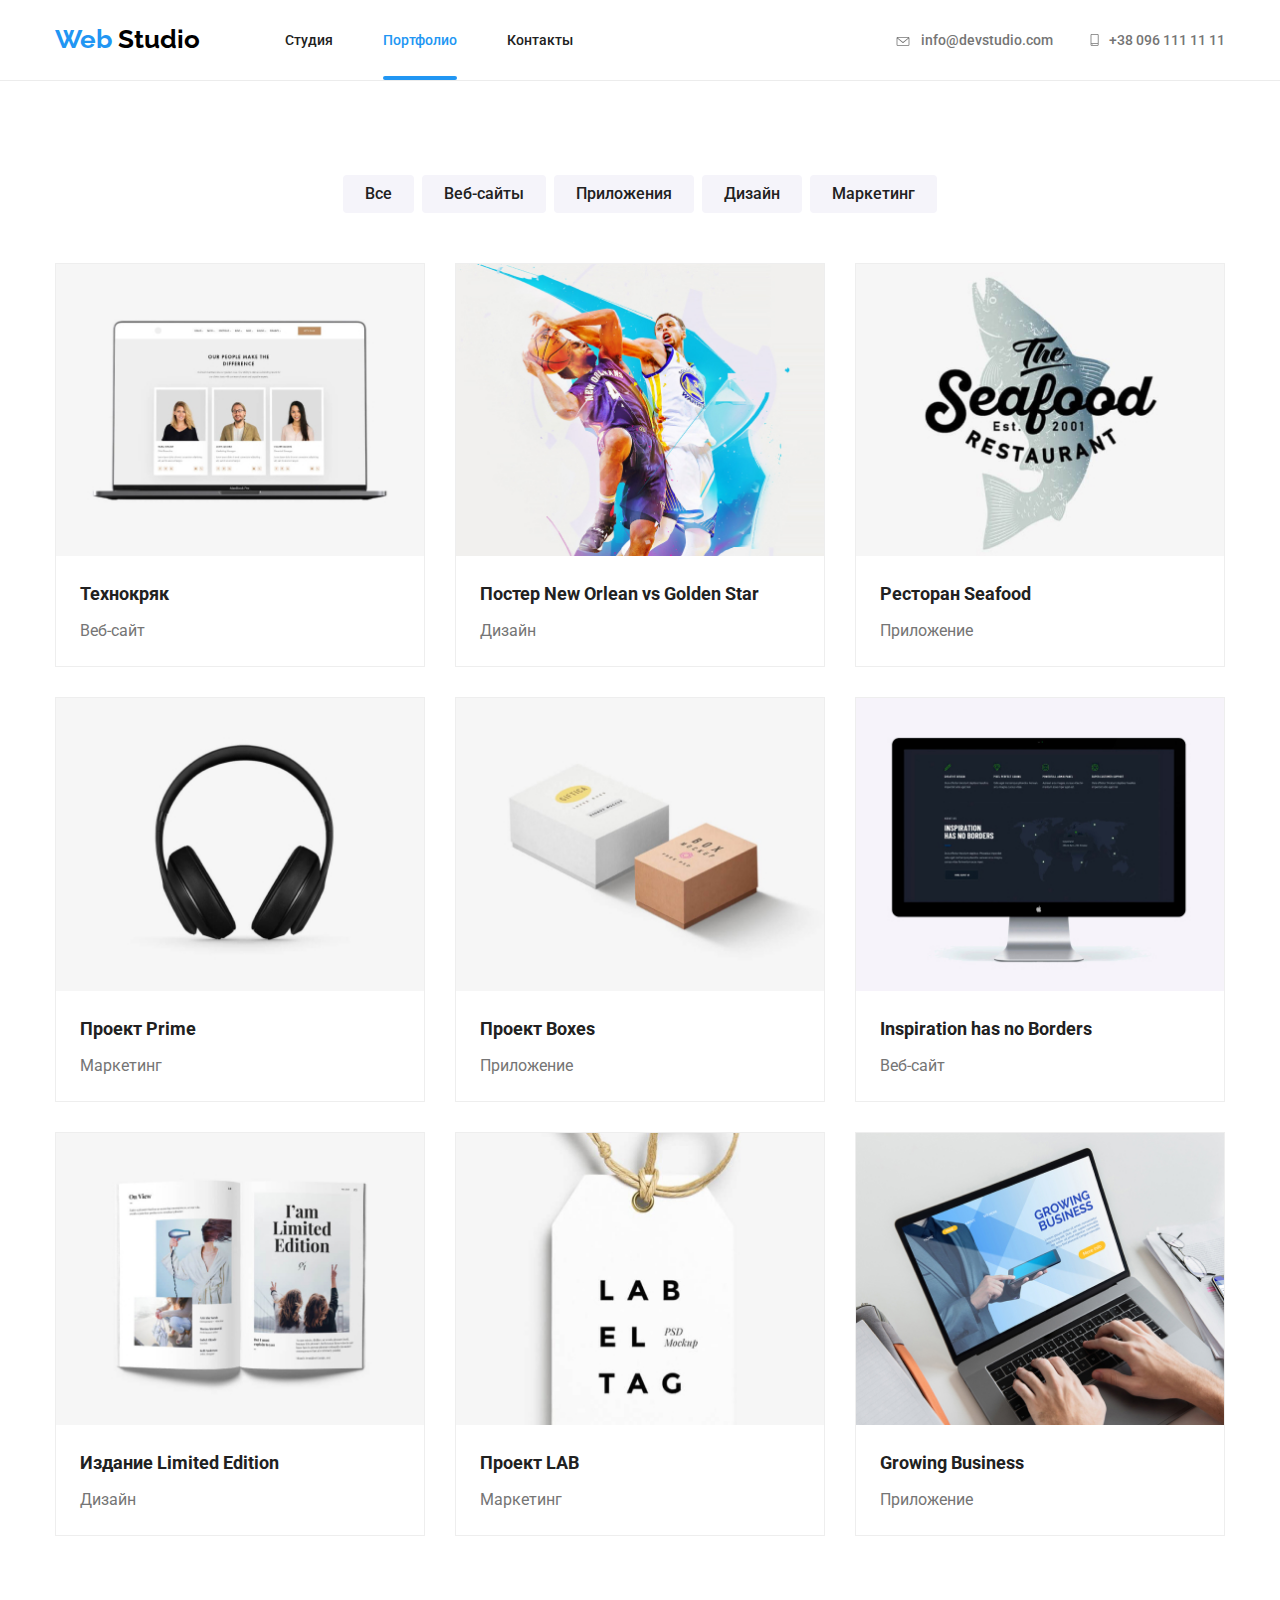
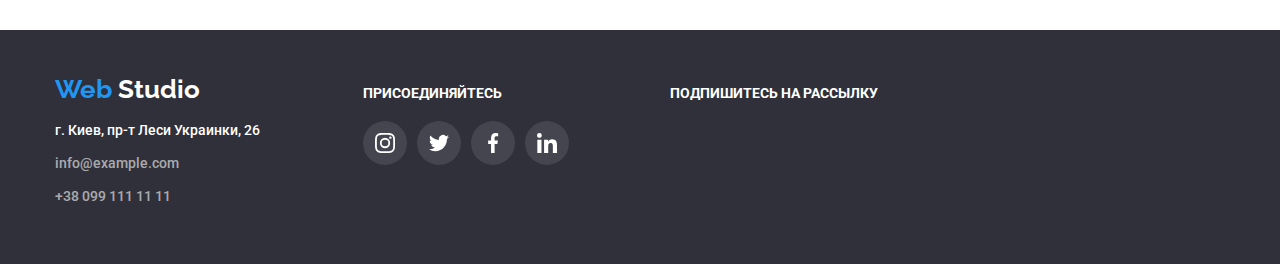
==== portfolio.html @ 74bfdd00 "hw-5" ====
<!DOCTYPE html>
<html lang="en">
  <head>
    <meta charset="UTF-8" />
    <meta name="viewport" content="width=device-width, initial-scale=1.0" />
    <title>Portfolio</title>
    <link rel="stylesheet" href="./css/normalize.css" />
    <link rel="stylesheet" href="./css/styles.css" />
    <link
      href="https://fonts.googleapis.com/css2?family=Raleway:wght@700&family=Roboto:wght@400;500;700&display=swap"
      rel="stylesheet"
    />
  </head>
  <body>
    <header>
      <div class="container">
        <a class="logo" href="./index.html">Web <span>Studio</span></a>
        <nav>
          <ul class="header-menu-list">
            <li class="header-menu-listitem">
              <a href="./index.html">Студия</a>
            </li>
            <li class="header-menu-listitem">
              <a class="actual-page" href="./portfolio.html">Портфолио</a>
            </li>
            <li class="header-menu-listitem"><a href="">Контакты</a></li>
          </ul>
        </nav>
        <address class="header-contacts-list">
          <ul class="header-contacts-list">
            <li class="header-contacts-listitem">
              <a href="mailto:info@devstudio.com"
                ><svg class="header-adress-icon">
                  <use href="./img/sprite.svg#envelope" y="3"></use>
                </svg>
                info@devstudio.com</a
              >
            </li>
            <li class="header-contacts-listitem">
              <a href="tel:+380961111111"
                ><svg class="header-adress-icon">
                  <use href="./img/sprite.svg#smartphone" x="6"></use>
                </svg>
                +38 096 111 11 11</a
              >
            </li>
          </ul>
        </address>
      </div>
    </header>
    <main>
      <section class="portfolio">
        <h1 class="visually-hidden">Наше портфолио</h1>
        <nav class="secondari-nav">
          <ul class="secondari-nav-list">
            <li class="secondary-nav-listitem"><a href="">Все</a></li>
            <li class="secondary-nav-listitem">
              <a href="">Веб‑сайты</a>
            </li>
            <li class="secondary-nav-listitem"><a href="">Приложения</a></li>
            <li class="secondary-nav-listitem"><a href="">Дизайн</a></li>
            <li class="secondary-nav-listitem"><a href="">Маркетинг</a></li>
          </ul>
        </nav>
        <div class="container">
          <ul class="portfolio-list">
            <li class="portfolio-listitem">
              <a href="">
                <div>
                  <p class="hover-text">
                    Lorem ipsum dolor sit amet consectetur adipisicing elit.
                    Sapiente repellat nam magni quisquam alias corporis facilis
                    ea nulla aperiam autem.
                  </p>
                  <img src="./img/hover.jpg" alt="рисунок" />
                </div>
                <div class="portfolio-listitem-div">
                  <h4>Технокряк</h4>
                  <p>Веб-сайт</p>
                </div>
              </a>
            </li>
            <li class="portfolio-listitem">
              <a href="">
                <div>
                  <p class="hover-text">
                    Lorem ipsum dolor sit amet consectetur adipisicing elit.
                    Sapiente repellat nam magni quisquam alias corporis facilis
                    ea nulla aperiam autem.
                  </p>
                  <img src="./img/basketball.jpg" alt="баскетбол" />
                </div>
                <div class="portfolio-listitem-div">
                  <h4>Постер New Orlean vs Golden Star</h4>
                  <p>Дизайн</p>
                </div>
              </a>
            </li>
            <li class="portfolio-listitem">
              <a href="">
                <div>
                  <p class="hover-text">
                    Lorem ipsum dolor sit amet consectetur adipisicing elit.
                    Sapiente repellat nam magni quisquam alias corporis facilis
                    ea nulla aperiam autem.
                  </p>
                  <img src="./img/seafood.jpg" alt="Ресторан" />
                </div>
                <div class="portfolio-listitem-div">
                  <h4>Ресторан Seafood</h4>
                  <p>Приложение</p>
                </div>
              </a>
            </li>
            <li class="portfolio-listitem">
              <a href="">
                <div>
                  <p class="hover-text">
                    Lorem ipsum dolor sit amet consectetur adipisicing elit.
                    Sapiente repellat nam magni quisquam alias corporis facilis
                    ea nulla aperiam autem.
                  </p>
                  <img src="./img/earphones.jpg" alt="Наушники" />
                </div>
                <div class="portfolio-listitem-div">
                  <h4>Проект Prime</h4>
                  <p>Маркетинг</p>
                </div>
              </a>
            </li>
            <li class="portfolio-listitem">
              <a href="">
                <div>
                  <p class="hover-text">
                    Lorem ipsum dolor sit amet consectetur adipisicing elit.
                    Sapiente repellat nam magni quisquam alias corporis facilis
                    ea nulla aperiam autem.
                  </p>
                  <img src="./img/boxes.jpg" alt="Коробки" />
                </div>
                <div class="portfolio-listitem-div">
                  <h4>Проект Boxes</h4>
                  <p>Приложение</p>
                </div>
              </a>
            </li>
            <li class="portfolio-listitem">
              <a href="">
                <div>
                  <p class="hover-text">
                    Lorem ipsum dolor sit amet consectetur adipisicing elit.
                    Sapiente repellat nam magni quisquam alias corporis facilis
                    ea nulla aperiam autem.
                  </p>
                  <img src="./img/desktop.jpg" alt="Настольный ПК" />
                </div>
                <div class="portfolio-listitem-div">
                  <h4>Inspiration has no Borders</h4>
                  <p>Веб-сайт</p>
                </div>
              </a>
            </li>
            <li class="portfolio-listitem">
              <a href="">
                <div>
                  <p class="hover-text">
                    Lorem ipsum dolor sit amet consectetur adipisicing elit.
                    Sapiente repellat nam magni quisquam alias corporis facilis
                    ea nulla aperiam autem.
                  </p>
                  <img src="./img/book.jpg" alt="Книга" />
                </div>
                <div class="portfolio-listitem-div">
                  <h4>Издание Limited Edition</h4>
                  <p>Дизайн</p>
                </div>
              </a>
            </li>
            <li class="portfolio-listitem">
              <a href="">
                <div>
                  <p class="hover-text">
                    Lorem ipsum dolor sit amet consectetur adipisicing elit.
                    Sapiente repellat nam magni quisquam alias corporis facilis
                    ea nulla aperiam autem.
                  </p>
                  <img src="./img/LAB.jpg" alt="ЛАБ" />
                </div>
                <div class="portfolio-listitem-div">
                  <h4>Проект LAB</h4>
                  <p>Маркетинг</p>
                </div>
              </a>
            </li>
            <li class="portfolio-listitem">
              <a href="">
                <div>
                  <p class="hover-text">
                    Lorem ipsum dolor sit amet consectetur adipisicing elit.
                    Sapiente repellat nam magni quisquam alias corporis facilis
                    ea nulla aperiam autem.
                  </p>
                  <img src="./img/laptop.jpg" alt="Ноутбук" />
                </div>
                <div class="portfolio-listitem-div">
                  <h4>Growing Business</h4>
                  <p>Приложение</p>
                </div>
              </a>
            </li>
          </ul>
        </div>
      </section>
    </main>
    <footer>
      <div class="container">
        <div class="footer-list">
          <div>
            <a class="footer-logo" href="./index.html"
              >Web <span>Studio</span></a
            >
            <address>
              <ul class="footer-contacts-list">
                <li>г. Киев, пр-т Леси Украинки, 26</li>
                <li><a href="mailto:info@example.com">info@example.com</a></li>
                <li><a href="tel:+380991111111">+38 099 111 11 11</a></li>
              </ul>
            </address>
          </div>
          <div>
            <p class="footer-list-item">присоединяйтесь</p>
            <ul class="footer-social">
              <li>
                <a href="" class="social">
                  <svg class="footer-icon">
                    <use href="./img/sprite.svg#instagram"></use>
                  </svg>
                </a>
              </li>
              <li>
                <a href="" class="social">
                  <svg class="footer-icon">
                    <use href="./img/sprite.svg#twitter"></use>
                  </svg>
                </a>
              </li>
              <li>
                <a href="" class="social">
                  <svg class="footer-icon">
                    <use href="./img/sprite.svg#facebook"></use>
                  </svg>
                </a>
              </li>
              <li>
                <a href="" class="social">
                  <svg class="footer-icon">
                    <use href="./img/sprite.svg#linkedin"></use>
                  </svg>
                </a>
              </li>
            </ul>
          </div>
          <div>
            <p class="footer-list-item">Подпишитесь на рассылку</p>
          </div>
        </div>
      </div>
    </footer>
  </body>
</html>
---- css/styles.css ----
:root {
  --main-color: #2196f3;
  --black-color: #000000;
  --icon-black-color: #282828;
  --white-color: #ffffff;
  --text-color: #757575;
  --title-color: #212121;
  --social-icon-color: #afb1b8;
  --overlay-color: rgba(47, 48, 58, 0.8);
  --transition-fuction: 2s cubic-bezier(0.4, 0, 0.2, 1);
}
* {
  padding: 0px;
  margin: 0px;
}
a {
  text-decoration: none;
}
li {
  list-style: none;
}
img {
  display: block;
}
header > div {
  display: flex;
  align-items: center;
}
.header-adress-icon {
  margin-right: 10px;
  width: 16px;
  height: 16px;
}
.logo {
  color: var(--main-color);
  font-family: "Raleway", sans-serif;
  font-weight: 700;
  font-size: 26px;
}
.logo > span {
  color: var(--black-color);
}
.header-menu-list {
  display: flex;
  margin-left: 85px;
}
.header-menu-listitem {
  display: block;
}
.header-menu-list a {
  color: var(--title-color);
  font-family: "Roboto", sans-serif;
  font-weight: 500;
  font-size: 14px;
  transition: var(--transition-fuction);
  position: relative;
  display: flex;
  padding: 32px 0px;
}
.header-menu-list :not(:first-child) {
  margin-left: 50px;
}
.header-menu-list a:hover,
.header-menu-list a:focus {
  color: var(--main-color);
}
.header-menu-list .actual-page {
  color: var(--main-color);
}
.actual-page:after {
  content: "";
  width: 100%;
  background: var(--main-color);
  border-radius: 2px;
  height: 4px;
  position: absolute;
  bottom: 0px;
}
.header-contacts-list {
  display: flex;
  margin-left: auto;
}
.header-contacts-list a {
  color: var(--text-color);
  font-family: "Roboto", sans-serif;
  font-weight: 500;
  font-size: 14px;
  font-style: normal;
  transition: var(--transition-fuction);
  fill: var(--text-color);
}
.header-adress-icon {
  width: 16px;
  height: 12px;
}
.header-contacts-list a:hover,
.header-contacts-list a:focus {
  color: var(--main-color);
  fill: var(--main-color);
}
.header-contacts-list li:not(:first-child) {
  margin-left: 30px;
}
.header-contacts-listitem a {
  display: flex;
  align-items: center;
}
.container {
  width: 1170px;
  margin: 0px auto 0px;
}
.container-padding {
  padding: 94px 0px 94px;
}
.mainimage {
  background: linear-gradient(var(--overlay-color), var(--overlay-color)),
    url("../img/Header-img-condensed.jpg") no-repeat center;
  display: flex;
  flex-direction: column;
  align-items: center;
  justify-content: center;
  height: 600px;
  max-width: 1600px;
  margin-right: auto;
  margin-left: auto;
}
h1 {
  color: var(--white-color);
  font-family: "Roboto", sans-serif;
  font-weight: 700;
  font-size: 44px;
  text-transform: uppercase;
  margin-bottom: 30px;
  width: 650px;
  text-align: center;
}
.mainimage > button {
  background-color: var(--main-color);
  color: var(--white-color);
  font-family: "Roboto", sans-serif;
  font-weight: 700;
  font-size: 16px;
  width: 200px;
  height: 50px;
  border-width: 0px;
  border-radius: 4px;
}
.our-benefits-list {
  color: var(--text-color);
  font-family: "Roboto", sans-serif;
  font-weight: 400;
  font-size: 14px;
  letter-spacing: 0.03em;
  display: flex;
}
.our-benefits-listitem {
  width: calc((100% - 30px * 3) / 4);
}
.our-benefits-listitem div {
  display: flex;
  justify-content: center;
  align-items: center;
  background-color: #f5f4fa;
  border-radius: 4px;
  height: 120px;
}
.our-benefits-listitem:not(:last-child) {
  margin-right: 30px;
}
.our-benefits-listitem p {
  line-height: 24px;
}
.our-benefits-list h3 {
  color: var(--title-color);
  font-family: "Roboto", sans-serif;
  font-weight: 700;
  font-size: 14px;
  text-transform: uppercase;
  margin-top: 30px;
  margin-bottom: 10px;
}
.our-benefits-icon {
  width: 64px;
  height: 64px;
}
section h2 {
  color: var(--title-color);
  font-family: "Roboto", sans-serif;
  font-weight: 700;
  font-size: 36px;
  margin-bottom: 50px;
  line-height: 42px;
  text-align: center;
  letter-spacing: 0.03em;
}
.cropped-container {
  padding-top: 0px;
}
.what-we-do-list {
  display: flex;
}
.what-we-do-list-item {
  width: calc((100% - 30px * 2) / 3);
  display: flex;
  align-items: flex-end;
  height: 294px;
}
.what-we-do-list-item:nth-child(1) {
  background: url("../img/img1.jpg") no-repeat;
}
.what-we-do-list-item:nth-child(2) {
  background: url("../img/img2.jpg") no-repeat;
}
.what-we-do-list-item:nth-child(3) {
  background: url("../img/img3.jpg") no-repeat;
}
.what-we-do-list-item:not(:last-child) {
  margin-right: 30px;
}
.what-we-do-list-header {
  color: var(--white-color);
  font-family: "Roboto", sans-serif;
  font-weight: 700;
  font-size: 14px;
  text-transform: uppercase;
  text-align: center;
  line-height: 70px;
  background-color: var(--overlay-color);
  flex-basis: 100%;
}
.our-team-section {
  background-color: #f5f4fa;
}
.our-team h2 {
  margin-top: 0px;
  padding-top: 94px;
  margin-bottom: 50;
  line-height: 42px;
  text-align: center;
  letter-spacing: 0.03em;
}
.our-team-list,
.our-team-list-item-social {
  display: flex;
}
.our-team-list-item {
  width: calc((100% - 30px * 3) / 4);
  background-color: var(--white-color);
  box-shadow: 0px 2px 1px rgba(0, 0, 0, 0.2), 0px 1px 1px rgba(0, 0, 0, 0.14),
    0px 1px 3px rgba(0, 0, 0, 0.12);
  border-radius: 4px;
}
.our-team-list-item:not(:last-child) {
  margin-right: 30px;
}
.our-team-list-item h4 {
  color: var(--title-color);
  font-family: "Roboto", sans-serif;
  font-weight: 500;
  font-size: 16px;
  margin: 30px 0px 0px;
  text-align: center;
}
.our-team-list-item img {
  width: 100%;
}
.our-team-list-item p {
  color: var(--text-color);
  font-family: "Roboto", sans-serif;
  font-weight: 400;
  font-size: 16px;
  margin: 10px 0px 0px;
  text-align: center;
}
.our-team-list-item-social {
  justify-content: space-between;
  padding: 16px 32px 24px;
}
.our-team-social-icon,
.footer-icon {
  height: 44px;
  width: 44px;
}
.social {
  display: block;
  height: 44px;
  fill: var(--social-icon-color);
  border-radius: 50%;
  transition: var(--transition-fuction);
}
.social:hover,
.social:focus {
  fill: var(--white-color);
  background: var(--main-color);
}
.our-clients h2 {
  padding-top: 94px;
  margin-top: 0px;
  margin-bottom: 50px;
  line-height: 42px;
  text-align: center;
  letter-spacing: 0.03em;
}
.our-clients-list {
  display: flex;
}
.our-clients-listitem:not(:last-child) {
  margin-right: 30px;
}
.our-clients-listitem {
  width: calc((100% - 30px * 5) / 6);
}
.our-clients-icon:hover,
.our-clients-icon:focus {
  fill: var(--main-color);
  border-color: var(--main-color);
}
.our-clients-icon {
  width: 170px;
  height: 90px;
  fill: var(--social-icon-color);
  border: 1px solid var(--social-icon-color);
  border-radius: 4px;
  transition: var(--transition-fuction);
}
footer {
  background-color: #2f303a;
  padding: 45px 0px 60px;
}
.footer-list,
.footer-social {
  display: flex;
}
.footer-list {
  align-items: baseline;
}
.footer-social {
  margin-top: 20px;
}
.footer-social a {
  background: rgba(255, 255, 255, 0.1);
  fill: var(--white-color);
}
.footer-social > li:not(:last-child) {
  margin-right: 10px;
}
.footer-list > div:not(:last-child) {
  width: calc((100% - 60px) / 4);
  margin-right: 30px;
}
.footer-list > div:last-child {
  width: calc((100% - 60px) / 2);
}
.footer-logo {
  color: var(--main-color);
  font-family: "Raleway", sans-serif;
  font-weight: 700;
  font-size: 26px;
}
.footer-logo > span {
  color: var(--white-color);
}
.footer-contacts-list a {
  color: var(--white-color);
  font-family: "Roboto", sans-serif;
  font-weight: 500;
  font-size: 14px;
  font-style: normal;
}
.footer-contacts-list li {
  color: var(--white-color);
  font-family: "Roboto", sans-serif;
  font-weight: 500;
  font-size: 14px;
  font-style: normal;
  padding-top: 17px;
}
.footer-contacts-list li:not(:first-child) a {
  color: rgba(255, 255, 255, 0.6);
}
.footer-list-item {
  color: var(--white-color);
  font-family: "Roboto", sans-serif;
  font-weight: 700;
  font-size: 14px;
  text-transform: uppercase;
}
.visually-hidden {
  position: absolute;
  width: 1px;
  height: 1px;
  margin: -1px;
  border: 0;
  padding: 0;
  clip: rect(0 0 0 0);
  overflow: hidden;
}
.secondari-nav {
  padding: 0px 400px 50px;
}
.secondari-nav-list {
  display: flex;
  justify-content: center;
}
.secondary-nav-listitem:not(:last-child) {
  margin-right: 8px;
}
.secondary-nav-listitem a {
  display: inline-block;
  font-family: "Roboto", sans-serif;
  font-weight: 500;
  font-size: 16px;
  line-height: 38px;
  height: 38px;
  background-color: #f5f4fa;
  border-radius: 4px;
  padding: 0px 22px 0px;
  color: var(--title-color);
  transition: var(--transition-fuction);
}
.secondary-nav-listitem a:hover,
.secondary-nav-listitem a:focus {
  background-color: var(--main-color);
  color: var(--white-color);
}
.portfolio {
  padding: 94px 0px 94px;
  border-top: 1px solid #ececec;
}
.portfolio-list {
  display: flex;
  flex-wrap: wrap;
}
.portfolio-list li {
  width: calc((100% - 60px) / 3);
  border: 1px solid #eeeeee;
  margin-bottom: 30px;
}
.portfolio-list > li:not(:nth-child(3n)) {
  margin-right: 30px;
}
.portfolio-list > li:nth-last-child(-n + 3) {
  margin-bottom: 0px;
}
.portfolio-listitem {
  position: relative;
  overflow: hidden;
  transition: var(--transition-fuction);
}
.hover-text {
  background: rgba(33, 150, 243, 0.9);
  color: var(--white-color);
  font-family: "Roboto", sans-serif;
  font-weight: 400;
  font-size: 18px;
  line-height: 28px;
  height: 100%;
  padding: 63px 24px;
  margin-top: 294px;
  position: absolute;
  z-index: 0;
  transition: var(--transition-fuction);
}
.portfolio-listitem:hover,
.portfolio-listitem:focus {
  box-shadow: 1px 4px 6px rgba(0, 0, 0, 0.16), 0px 4px 4px rgba(0, 0, 0, 0.06),
    0px 1px 1px rgba(0, 0, 0, 0.12);
}
.portfolio-listitem:hover .hover-text,
.portfolio-listitem:focus .hover-text {
  margin-top: 0px;
}
.portfolio-listitem-div {
  padding: 20px 24px 20px;
  position: relative;
  background: var(--white-color);
  z-index: 1;
}
.portfolio-listitem-div > h4 {
  color: var(--title-color);
  font-family: "Roboto", sans-serif;
  font-weight: 700;
  font-size: 18px;
  line-height: 36px;
}
.portfolio-listitem-div > h4 + p {
  color: var(--text-color);
  font-family: "Roboto", sans-serif;
  font-weight: 400;
  font-size: 16px;
  line-height: 30px;
  margin-top: 4px;
}
.portfolio-listitem img {
  width: 100%;
}
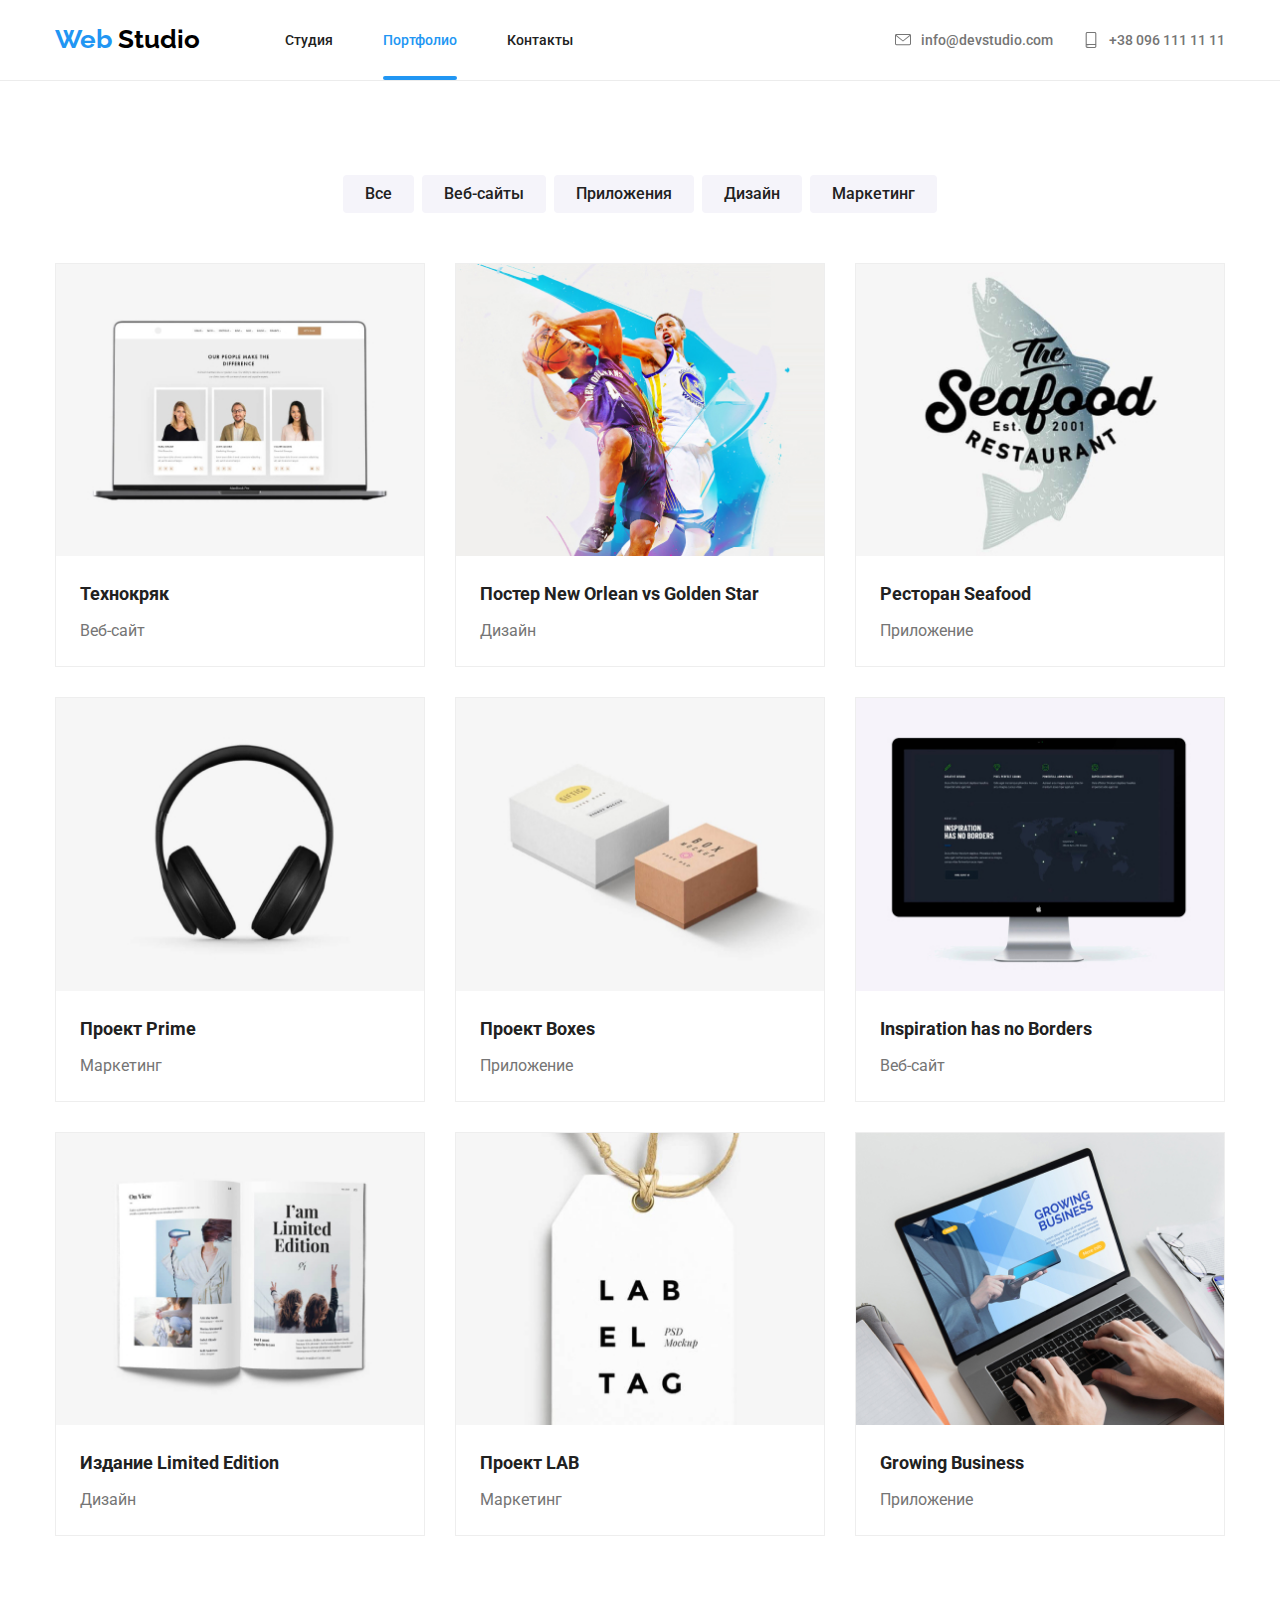
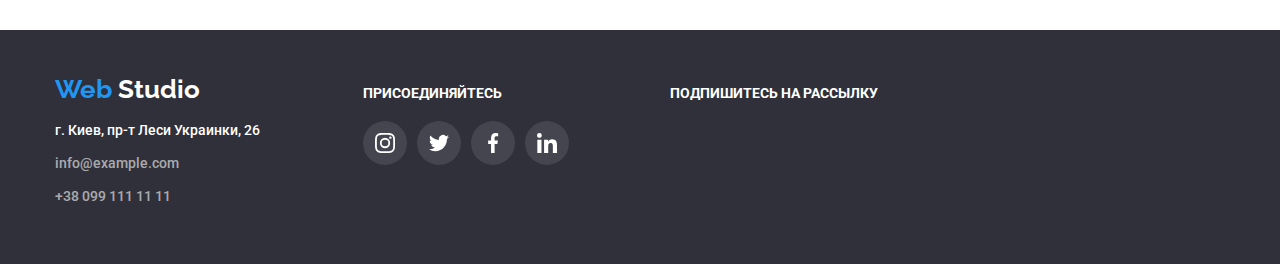
==== commit d2db257a: "transition-minor-bugs" ====
--- a/portfolio.html
+++ b/portfolio.html
@@ -31,7 +31,7 @@
             <li class="header-contacts-listitem">
               <a href="mailto:info@devstudio.com"
                 ><svg class="header-adress-icon">
-                  <use href="./img/sprite.svg#envelope" y="3"></use>
+                  <use href="./img/sprite.svg#envelope"></use>
                 </svg>
                 info@devstudio.com</a
               >
@@ -39,7 +39,7 @@
             <li class="header-contacts-listitem">
               <a href="tel:+380961111111"
                 ><svg class="header-adress-icon">
-                  <use href="./img/sprite.svg#smartphone" x="6"></use>
+                  <use href="./img/sprite.svg#smartphone"></use>
                 </svg>
                 +38 096 111 11 11</a
               >
--- a/css/styles.css
+++ b/css/styles.css
@@ -7,7 +7,7 @@
   --title-color: #212121;
   --social-icon-color: #afb1b8;
   --overlay-color: rgba(47, 48, 58, 0.8);
-  --transition-fuction: 2s cubic-bezier(0.4, 0, 0.2, 1);
+  --transition-fuction: 250ms cubic-bezier(0.4, 0, 0.2, 1);
 }
 * {
   padding: 0px;
@@ -52,7 +52,7 @@
   font-family: "Roboto", sans-serif;
   font-weight: 500;
   font-size: 14px;
-  transition: var(--transition-fuction);
+  transition: color var(--transition-fuction);
   position: relative;
   display: flex;
   padding: 32px 0px;
@@ -86,12 +86,8 @@
   font-weight: 500;
   font-size: 14px;
   font-style: normal;
-  transition: var(--transition-fuction);
+  transition: color var(--transition-fuction), fill var(--transition-fuction);
   fill: var(--text-color);
-}
-.header-adress-icon {
-  width: 16px;
-  height: 12px;
 }
 .header-contacts-list a:hover,
 .header-contacts-list a:focus {
@@ -286,7 +282,8 @@
   height: 44px;
   fill: var(--social-icon-color);
   border-radius: 50%;
-  transition: var(--transition-fuction);
+  transition: fill var(--transition-fuction),
+    background var(--transition-fuction);
 }
 .social:hover,
 .social:focus {
@@ -321,7 +318,8 @@
   fill: var(--social-icon-color);
   border: 1px solid var(--social-icon-color);
   border-radius: 4px;
-  transition: var(--transition-fuction);
+  transition: fill var(--transition-fuction),
+    border-color var(--transition-fuction);
 }
 footer {
   background-color: #2f303a;
@@ -412,15 +410,16 @@
   font-size: 16px;
   line-height: 38px;
   height: 38px;
-  background-color: #f5f4fa;
+  background: #f5f4fa;
   border-radius: 4px;
   padding: 0px 22px 0px;
   color: var(--title-color);
-  transition: var(--transition-fuction);
+  transition: background var(--transition-fuction),
+    color var(--transition-fuction);
 }
 .secondary-nav-listitem a:hover,
 .secondary-nav-listitem a:focus {
-  background-color: var(--main-color);
+  background: var(--main-color);
   color: var(--white-color);
 }
 .portfolio {
@@ -445,7 +444,7 @@
 .portfolio-listitem {
   position: relative;
   overflow: hidden;
-  transition: var(--transition-fuction);
+  transition: box-shadow var(--transition-fuction);
 }
 .hover-text {
   background: rgba(33, 150, 243, 0.9);
@@ -456,10 +455,10 @@
   line-height: 28px;
   height: 100%;
   padding: 63px 24px;
-  margin-top: 294px;
+  top: 294px;
   position: absolute;
   z-index: 0;
-  transition: var(--transition-fuction);
+  transition: top var(--transition-fuction);
 }
 .portfolio-listitem:hover,
 .portfolio-listitem:focus {
@@ -468,7 +467,7 @@
 }
 .portfolio-listitem:hover .hover-text,
 .portfolio-listitem:focus .hover-text {
-  margin-top: 0px;
+  top: 0px;
 }
 .portfolio-listitem-div {
   padding: 20px 24px 20px;
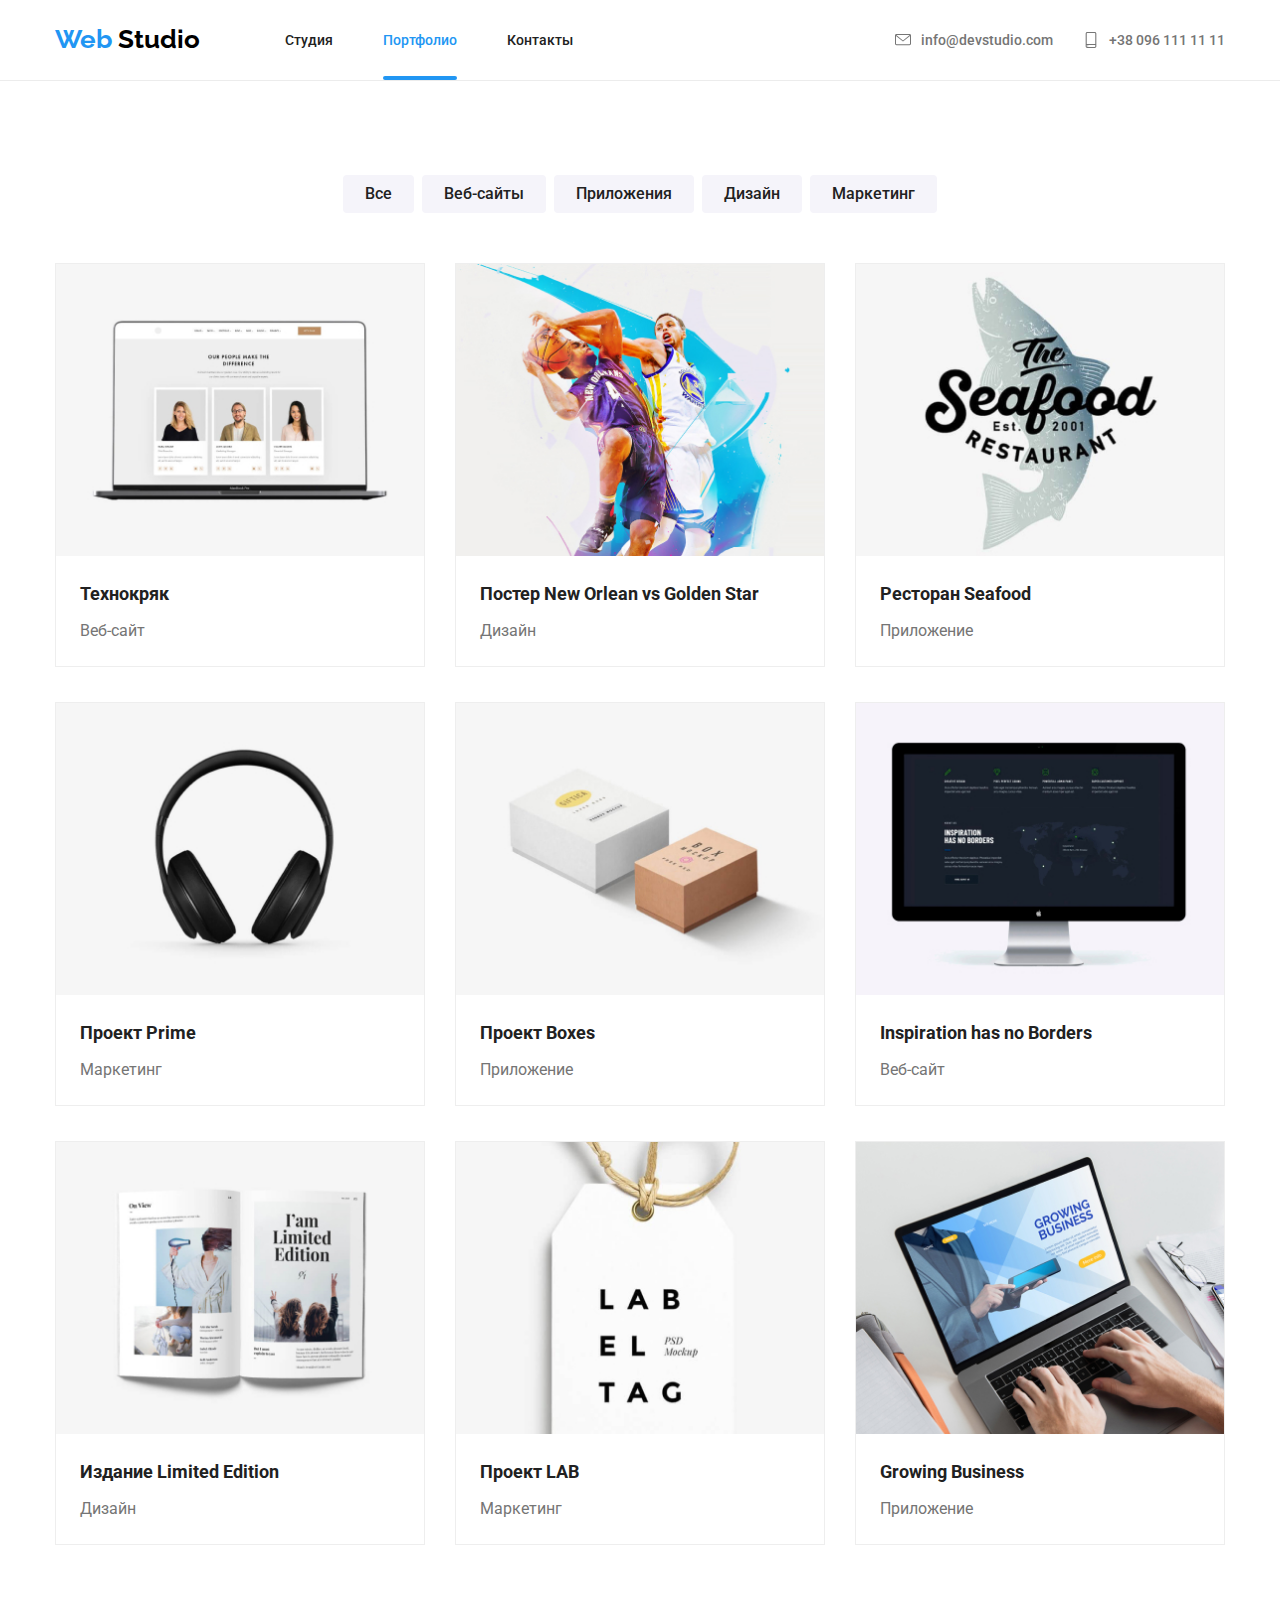
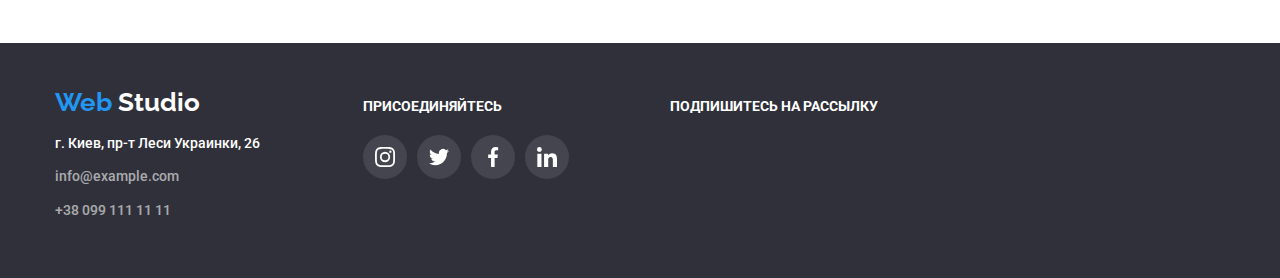
==== commit 31d567f1: "minor28.06.20" ====
--- a/portfolio.html
+++ b/portfolio.html
@@ -64,8 +64,8 @@
         </nav>
         <div class="container">
           <ul class="portfolio-list">
-            <li class="portfolio-listitem">
-              <a href="">
+            <li>
+              <a href="" class="portfolio-listitem">
                 <div>
                   <p class="hover-text">
                     Lorem ipsum dolor sit amet consectetur adipisicing elit.
@@ -80,8 +80,8 @@
                 </div>
               </a>
             </li>
-            <li class="portfolio-listitem">
-              <a href="">
+            <li>
+              <a class="portfolio-listitem" href="">
                 <div>
                   <p class="hover-text">
                     Lorem ipsum dolor sit amet consectetur adipisicing elit.
@@ -96,8 +96,8 @@
                 </div>
               </a>
             </li>
-            <li class="portfolio-listitem">
-              <a href="">
+            <li>
+              <a class="portfolio-listitem" href="">
                 <div>
                   <p class="hover-text">
                     Lorem ipsum dolor sit amet consectetur adipisicing elit.
@@ -112,8 +112,8 @@
                 </div>
               </a>
             </li>
-            <li class="portfolio-listitem">
-              <a href="">
+            <li>
+              <a class="portfolio-listitem" href="">
                 <div>
                   <p class="hover-text">
                     Lorem ipsum dolor sit amet consectetur adipisicing elit.
@@ -128,8 +128,8 @@
                 </div>
               </a>
             </li>
-            <li class="portfolio-listitem">
-              <a href="">
+            <li>
+              <a class="portfolio-listitem" href="">
                 <div>
                   <p class="hover-text">
                     Lorem ipsum dolor sit amet consectetur adipisicing elit.
@@ -144,8 +144,8 @@
                 </div>
               </a>
             </li>
-            <li class="portfolio-listitem">
-              <a href="">
+            <li>
+              <a class="portfolio-listitem" href="">
                 <div>
                   <p class="hover-text">
                     Lorem ipsum dolor sit amet consectetur adipisicing elit.
@@ -160,8 +160,8 @@
                 </div>
               </a>
             </li>
-            <li class="portfolio-listitem">
-              <a href="">
+            <li>
+              <a class="portfolio-listitem" href="">
                 <div>
                   <p class="hover-text">
                     Lorem ipsum dolor sit amet consectetur adipisicing elit.
@@ -176,8 +176,8 @@
                 </div>
               </a>
             </li>
-            <li class="portfolio-listitem">
-              <a href="">
+            <li>
+              <a class="portfolio-listitem" href="">
                 <div>
                   <p class="hover-text">
                     Lorem ipsum dolor sit amet consectetur adipisicing elit.
@@ -192,8 +192,8 @@
                 </div>
               </a>
             </li>
-            <li class="portfolio-listitem">
-              <a href="">
+            <li>
+              <a class="portfolio-listitem" href="">
                 <div>
                   <p class="hover-text">
                     Lorem ipsum dolor sit amet consectetur adipisicing elit.
--- a/css/styles.css
+++ b/css/styles.css
@@ -307,19 +307,22 @@
 .our-clients-listitem {
   width: calc((100% - 30px * 5) / 6);
 }
-.our-clients-icon:hover,
-.our-clients-icon:focus {
+.our-clients-listitem a:hover,
+.our-clients-listitem a:focus {
   fill: var(--main-color);
   border-color: var(--main-color);
 }
-.our-clients-icon {
-  width: 170px;
-  height: 90px;
+.our-clients-listitem a {
+  display: inline-block;
   fill: var(--social-icon-color);
   border: 1px solid var(--social-icon-color);
   border-radius: 4px;
   transition: fill var(--transition-fuction),
     border-color var(--transition-fuction);
+}
+.our-clients-icon {
+  width: 170px;
+  height: 90px;
 }
 footer {
   background-color: #2f303a;
@@ -432,7 +435,6 @@
 }
 .portfolio-list li {
   width: calc((100% - 60px) / 3);
-  border: 1px solid #eeeeee;
   margin-bottom: 30px;
 }
 .portfolio-list > li:not(:nth-child(3n)) {
@@ -442,8 +444,10 @@
   margin-bottom: 0px;
 }
 .portfolio-listitem {
+  display: inline-block;
   position: relative;
   overflow: hidden;
+  border: 1px solid #eeeeee;
   transition: box-shadow var(--transition-fuction);
 }
 .hover-text {
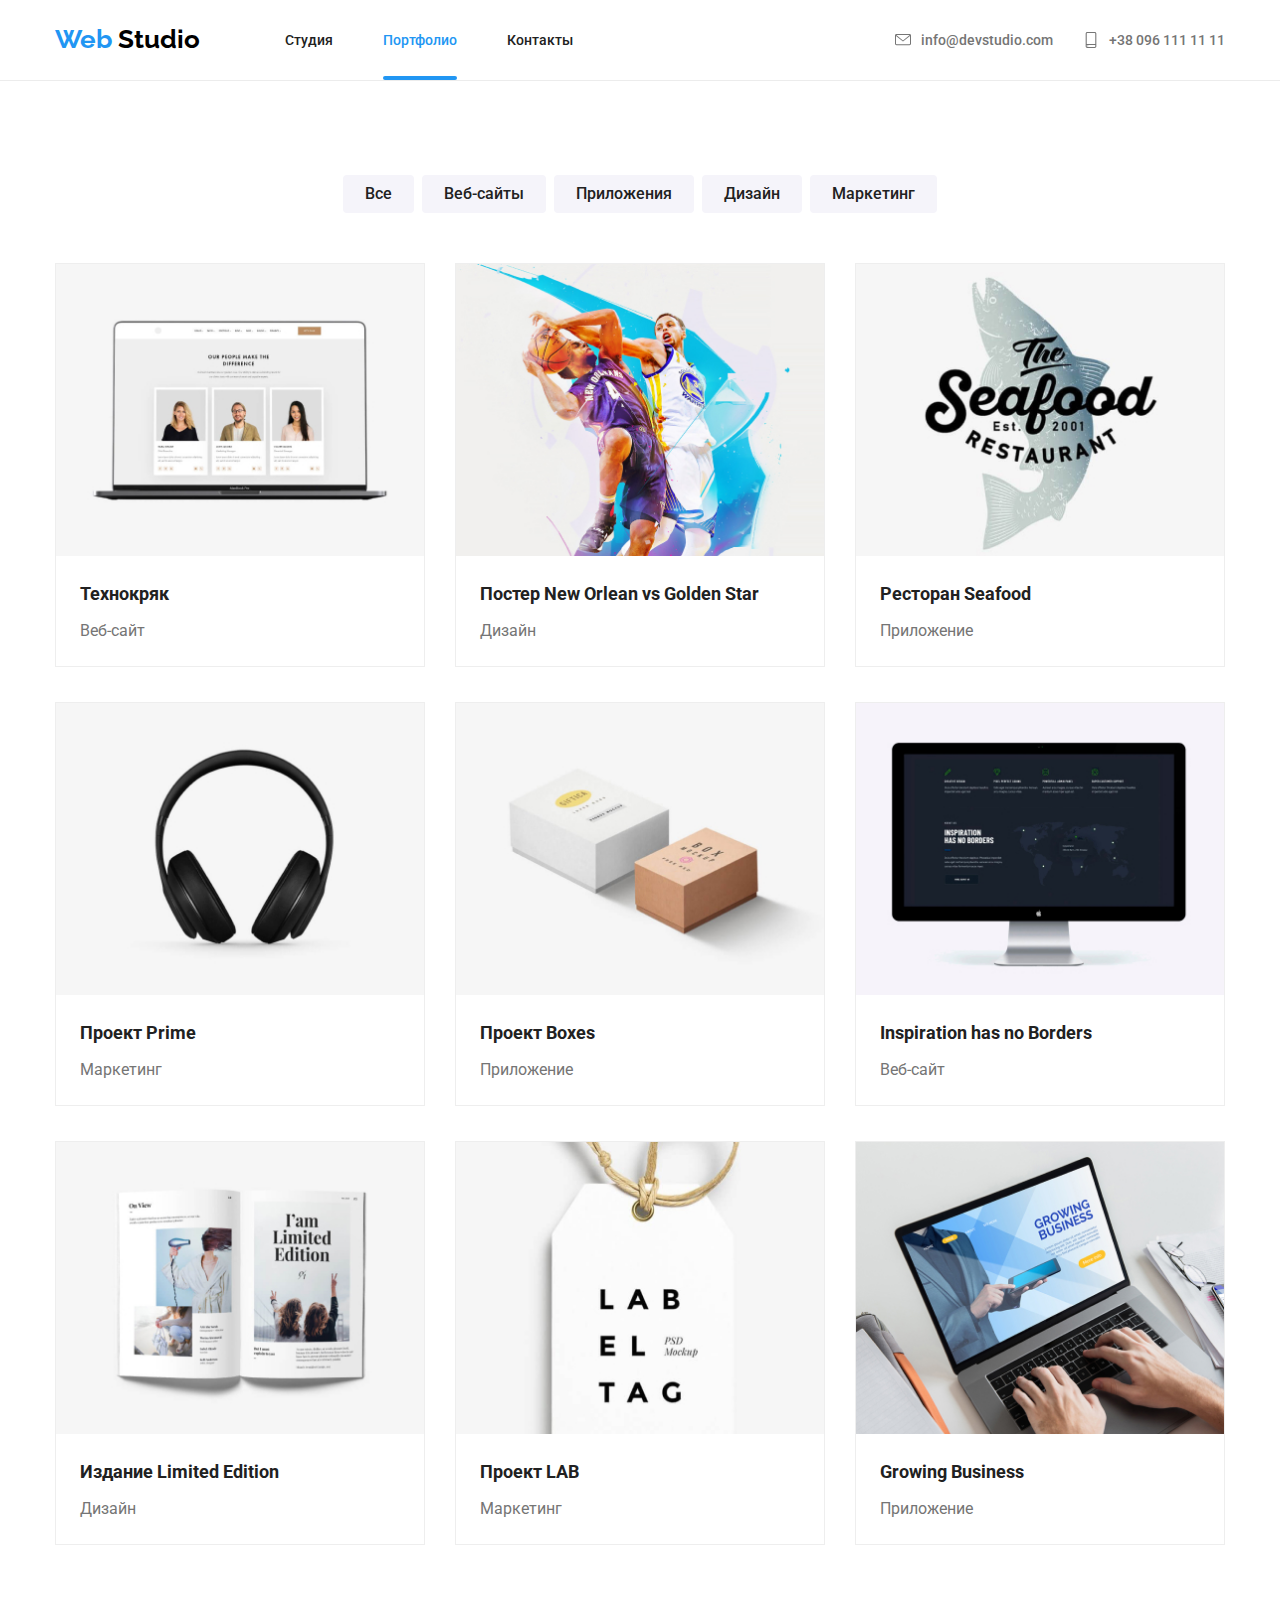
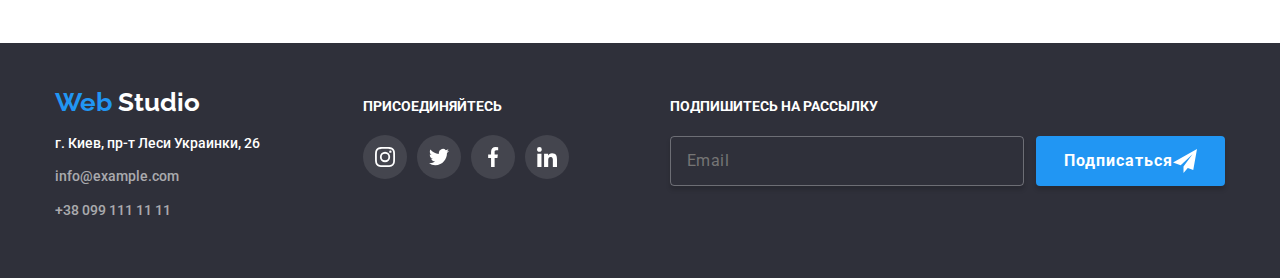
==== commit 22d80650: "hw-5-01.07.20" ====
--- a/portfolio.html
+++ b/portfolio.html
@@ -261,7 +261,25 @@
             </ul>
           </div>
           <div>
-            <p class="footer-list-item">Подпишитесь на рассылку</p>
+            <form action="" method="get">
+              <label class="footer-list-item" for="roma"
+                >Подпишитесь на рассылку</label
+              >
+              <div class="input-group">
+                <input
+                  id="mail-input"
+                  name="Emailinput"
+                  type="mail"
+                  placeholder="Email"
+                />
+                <button class="submit-button" type="submit">
+                  <span>Подписаться</span>
+                  <svg class="send-icon">
+                    <use href="./img/sprite.svg#icon-send"></use>
+                  </svg>
+                </button>
+              </div>
+            </form>
           </div>
         </div>
       </div>
--- a/css/styles.css
+++ b/css/styles.css
@@ -196,19 +196,8 @@
   display: flex;
 }
 .what-we-do-list-item {
+  position: relative;
   width: calc((100% - 30px * 2) / 3);
-  display: flex;
-  align-items: flex-end;
-  height: 294px;
-}
-.what-we-do-list-item:nth-child(1) {
-  background: url("../img/img1.jpg") no-repeat;
-}
-.what-we-do-list-item:nth-child(2) {
-  background: url("../img/img2.jpg") no-repeat;
-}
-.what-we-do-list-item:nth-child(3) {
-  background: url("../img/img3.jpg") no-repeat;
 }
 .what-we-do-list-item:not(:last-child) {
   margin-right: 30px;
@@ -222,7 +211,9 @@
   text-align: center;
   line-height: 70px;
   background-color: var(--overlay-color);
-  flex-basis: 100%;
+  width: 100%;
+  position: absolute;
+  bottom: 0px;
 }
 .our-team-section {
   background-color: #f5f4fa;
@@ -362,11 +353,15 @@
   color: var(--white-color);
 }
 .footer-contacts-list a {
-  color: var(--white-color);
+  color: rgba(255, 255, 255, 0.6);
   font-family: "Roboto", sans-serif;
   font-weight: 500;
   font-size: 14px;
   font-style: normal;
+  transition: color var(--transition-fuction);
+}
+.footer-contacts-list a:hover {
+  color: var(--main-color);
 }
 .footer-contacts-list li {
   color: var(--white-color);
@@ -375,9 +370,6 @@
   font-size: 14px;
   font-style: normal;
   padding-top: 17px;
-}
-.footer-contacts-list li:not(:first-child) a {
-  color: rgba(255, 255, 255, 0.6);
 }
 .footer-list-item {
   color: var(--white-color);
@@ -418,12 +410,14 @@
   padding: 0px 22px 0px;
   color: var(--title-color);
   transition: background var(--transition-fuction),
-    color var(--transition-fuction);
+    color var(--transition-fuction), box-shadow var(--transition-fuction);
 }
 .secondary-nav-listitem a:hover,
 .secondary-nav-listitem a:focus {
   background: var(--main-color);
   color: var(--white-color);
+  box-shadow: 0px 2px 2px rgba(0, 0, 0, 0.12), 0px 1px 2px rgba(0, 0, 0, 0.08),
+    0px 3px 1px rgba(0, 0, 0, 0.1);
 }
 .portfolio {
   padding: 94px 0px 94px;
@@ -445,10 +439,13 @@
 }
 .portfolio-listitem {
   display: inline-block;
-  position: relative;
   overflow: hidden;
   border: 1px solid #eeeeee;
   transition: box-shadow var(--transition-fuction);
+}
+.portfolio-listitem > div:first-child {
+  position: relative;
+  visibility: hidden;
 }
 .hover-text {
   background: rgba(33, 150, 243, 0.9);
@@ -463,6 +460,7 @@
   position: absolute;
   z-index: 0;
   transition: top var(--transition-fuction);
+  visibility: visible;
 }
 .portfolio-listitem:hover,
 .portfolio-listitem:focus {
@@ -496,4 +494,50 @@
 }
 .portfolio-listitem img {
   width: 100%;
-}
+  visibility: visible;
+}
+.submit-button {
+  font-family: Roboto;
+  font-weight: 700;
+  font-size: 16px;
+  line-height: 30px;
+  display: flex;
+  align-items: center;
+  text-align: center;
+  letter-spacing: 0.06em;
+  color: var(--white-color);
+  background: var(--main-color);
+  border: none;
+  border-radius: 4px;
+  padding: 10px 28px;
+  box-shadow: 0px 4px 4px rgba(0, 0, 0, 0.15);
+}
+.submit-button > a {
+  margin-right: 10px;
+  display: block;
+  cursor: pointer;
+}
+.send-icon {
+  width: 24px;
+  height: 24px;
+  fill: var(--white-color);
+}
+.input-group {
+  display: flex;
+  margin-top: 20px;
+}
+.input-group input {
+  margin-right: 12px;
+  background: none;
+  border: 1px solid rgba(255, 255, 255, 0.3);
+  border-radius: 4px;
+  width: 358px;
+  box-shadow: 0px 4px 4px rgba(0, 0, 0, 0.15);
+  font-family: Roboto;
+  font-weight: 400;
+  font-size: 16px;
+  line-height: 20px;
+  letter-spacing: 0.03em;
+  color: rgba(255, 255, 255, 0.6);
+  text-indent: 16px;
+}
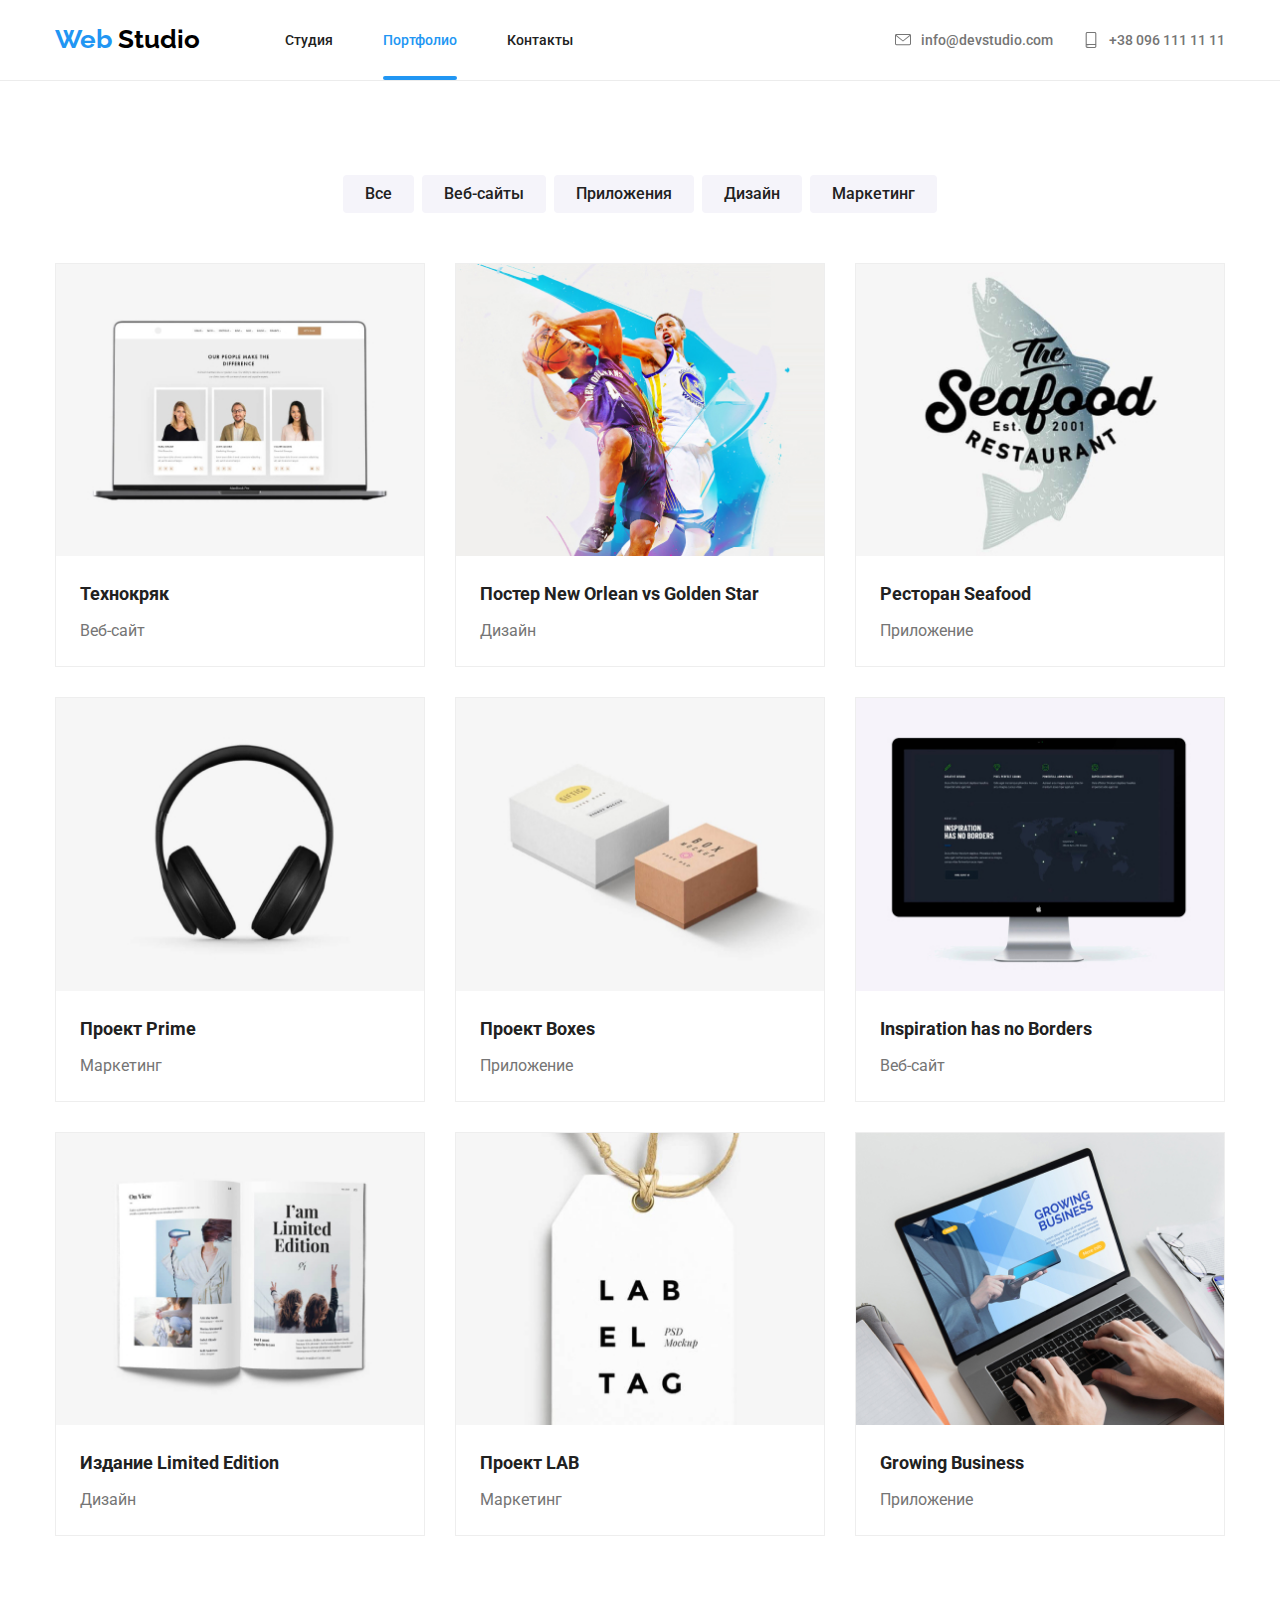
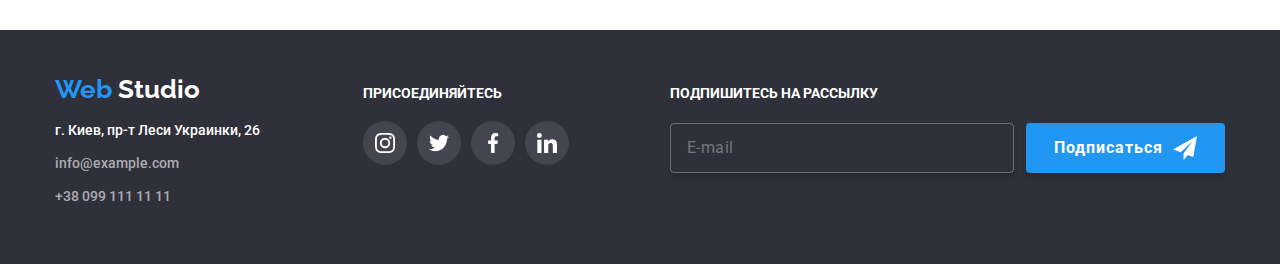
==== commit 5fabd8b5: "hw-5-done" ====
--- a/portfolio.html
+++ b/portfolio.html
@@ -270,13 +270,15 @@
                   id="mail-input"
                   name="Emailinput"
                   type="mail"
-                  placeholder="Email"
+                  placeholder="E-mail"
                 />
                 <button class="submit-button" type="submit">
-                  <span>Подписаться</span>
-                  <svg class="send-icon">
-                    <use href="./img/sprite.svg#icon-send"></use>
-                  </svg>
+                  <a>
+                    <span>Подписаться</span>
+                    <svg class="send-icon">
+                      <use href="./img/sprite.svg#icon-send"></use>
+                    </svg>
+                  </a>
                 </button>
               </div>
             </form>
--- a/css/styles.css
+++ b/css/styles.css
@@ -439,13 +439,12 @@
 }
 .portfolio-listitem {
   display: inline-block;
-  overflow: hidden;
   border: 1px solid #eeeeee;
   transition: box-shadow var(--transition-fuction);
 }
 .portfolio-listitem > div:first-child {
   position: relative;
-  visibility: hidden;
+  overflow: hidden;
 }
 .hover-text {
   background: rgba(33, 150, 243, 0.9);
@@ -455,12 +454,11 @@
   font-size: 18px;
   line-height: 28px;
   height: 100%;
+  width: 100%;
   padding: 63px 24px;
-  top: 294px;
+  top: 100%;
   position: absolute;
-  z-index: 0;
   transition: top var(--transition-fuction);
-  visibility: visible;
 }
 .portfolio-listitem:hover,
 .portfolio-listitem:focus {
@@ -475,7 +473,6 @@
   padding: 20px 24px 20px;
   position: relative;
   background: var(--white-color);
-  z-index: 1;
 }
 .portfolio-listitem-div > h4 {
   color: var(--title-color);
@@ -494,33 +491,32 @@
 }
 .portfolio-listitem img {
   width: 100%;
-  visibility: visible;
 }
 .submit-button {
+  border: none;
+  background: none;
+}
+.submit-button > a {
   font-family: Roboto;
   font-weight: 700;
   font-size: 16px;
   line-height: 30px;
+  text-align: center;
+  letter-spacing: 0.06em;
+  color: var(--white-color);
+  background: var(--main-color);
   display: flex;
   align-items: center;
-  text-align: center;
-  letter-spacing: 0.06em;
-  color: var(--white-color);
-  background: var(--main-color);
-  border: none;
-  border-radius: 4px;
+  cursor: pointer;
   padding: 10px 28px;
   box-shadow: 0px 4px 4px rgba(0, 0, 0, 0.15);
-}
-.submit-button > a {
-  margin-right: 10px;
-  display: block;
-  cursor: pointer;
+  border-radius: 4px;
 }
 .send-icon {
   width: 24px;
   height: 24px;
   fill: var(--white-color);
+  margin-left: 10px;
 }
 .input-group {
   display: flex;
